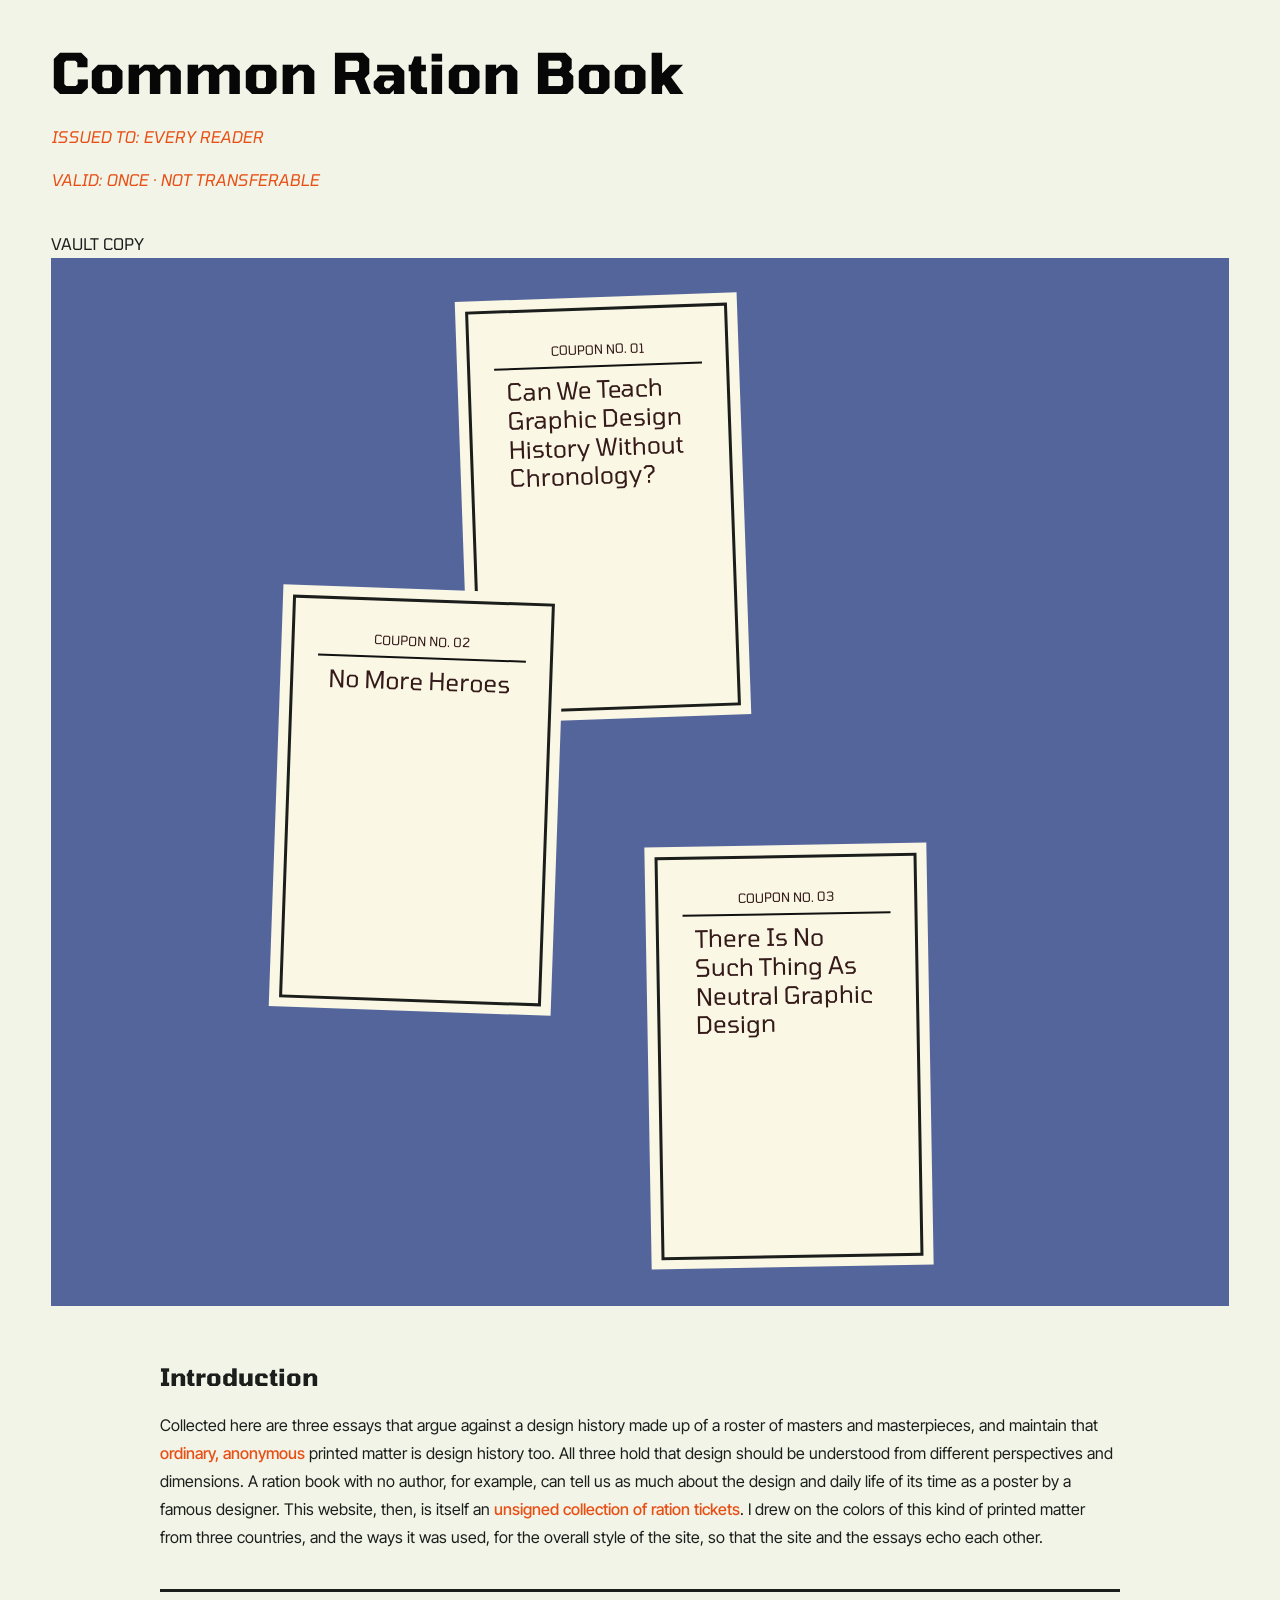
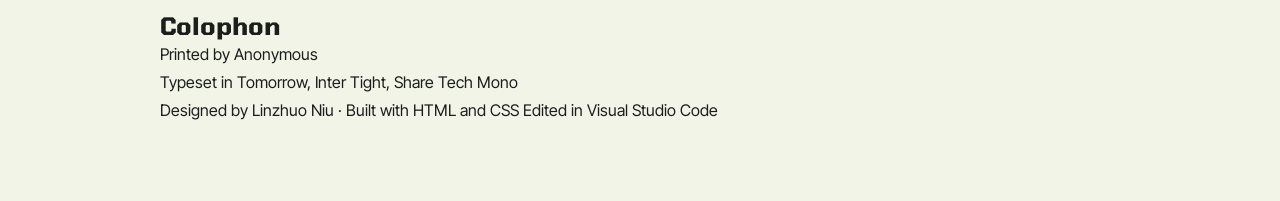
==== index.html @ 92cf9090 "homepage" ====
<!doctype html>
<html lang="en">
	<head>
		<meta charset="UTF-8">
		<meta name="viewport" content="width=device-width, initial-scale=1">
		<title>Common Ration Book</title>
		<style>
			@import 'styles/reset.css' layer(reset);
			@import 'styles/common.css' layer(common);
			@import 'styles/homepage.css' layer(page);
		</style>
	</head>

	<body>
		<header>
			<h1>Common Ration Book</h1>
			<p class="subtitle">ISSUED TO: EVERY READER</p>
			<p class="subtitle">VALID: ONCE · NOT TRANSFERABLE</p>


			<nav>
				<p class="note">VAULT COPY</p>
				<ol class="cards">
					<li class="card card-1">
						<a href="without-chronology/">
						<span class="coupon-no">Coupon No. 01</span>
						<span class="coupon-title">Can We Teach Graphic Design History Without Chronology?</span>
						</a>
					</li>

					<li class="card card-2">
						<a href="no-more-heroes/">
						<span class="coupon-no">Coupon No. 02</span>
						<span class="coupon-title">No More Heroes</span>
						</a>
					</li>

					<li class="card card-3">
						<a href="neutral-design/">
						<span class="coupon-no">Coupon No. 03</span>
						<span class="coupon-title">There Is No Such Thing As Neutral Graphic Design</span>
						</a>
					</li>
				</ol>
			</nav>
		</header>

		<main>
			<section class="introduction">
				<h2>Introduction</h2>
				<p>Collected here are three essays that argue against a design history made up of a roster of masters and masterpieces, and maintain that <em>ordinary, anonymous</em> printed matter is design history too. All three hold that design should be understood from different perspectives and dimensions. A ration book with no author, for example, can tell us as much about the design and daily life of its time as a poster by a famous designer. This website, then, is itself an <em>unsigned collection of ration tickets</em>. I drew on the colors of this kind of printed matter from three countries, and the ways it was used, for the overall style of the site, so that the site and the essays echo each other.</p>
			</section>
		</main>

		<footer class="colophon">
			<h2>Colophon</h2>
			<p>Printed by <span class="printer">Anonymous</span></p>
			<!-- name text color choice and more  -->
			<p>Typeset in <cite>Tomorrow</cite>, <cite>Inter Tight</cite>, <cite>Share Tech Mono</cite></p>
			<p>Designed by Linzhuo Niu · Built with HTML and CSS Edited in Visual Studio Code</p>
		</footer>

</html>
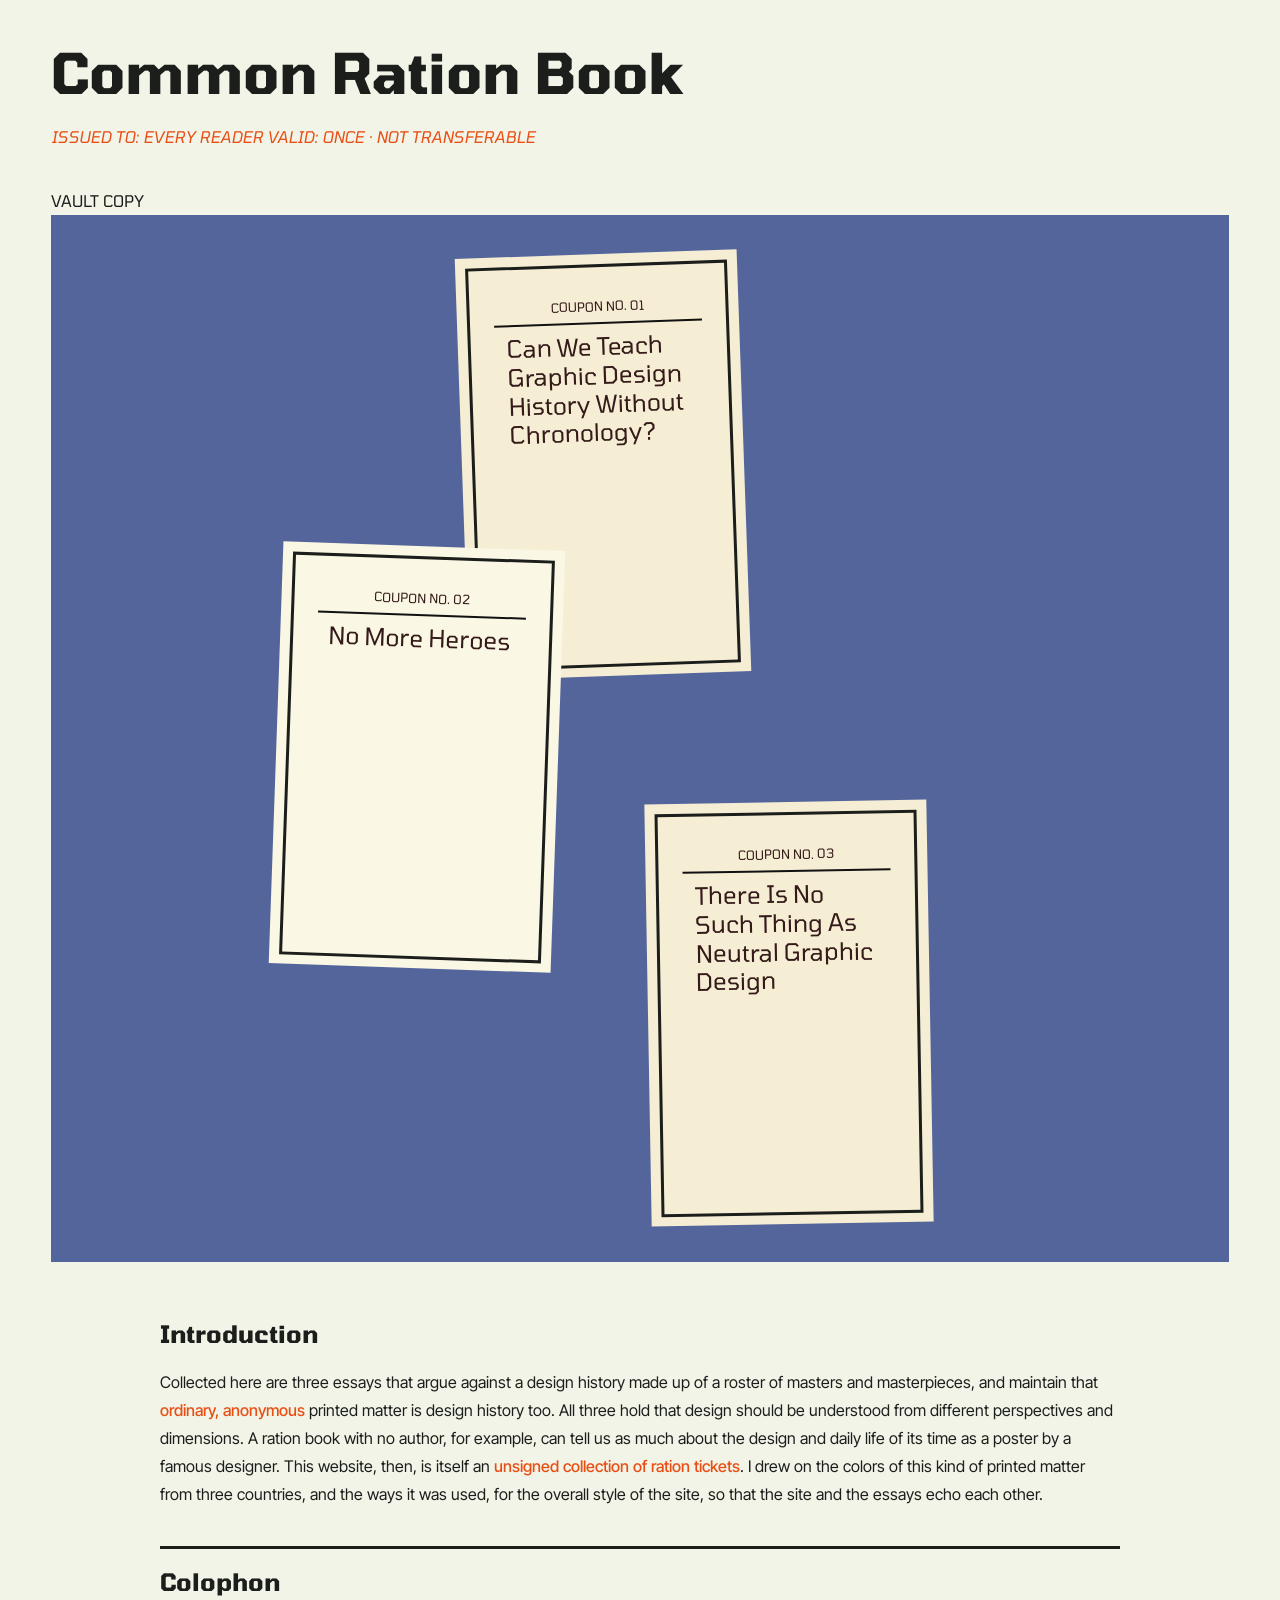
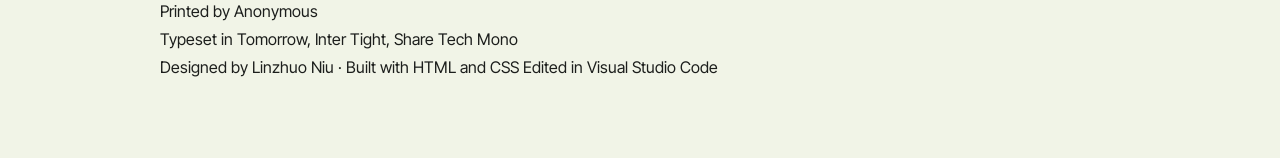
==== commit b79c0051: "test color" ====
--- a/index.html
+++ b/index.html
@@ -14,8 +14,7 @@
 	<body>
 		<header>
 			<h1>Common Ration Book</h1>
-			<p class="subtitle">ISSUED TO: EVERY READER</p>
-			<p class="subtitle">VALID: ONCE · NOT TRANSFERABLE</p>
+			<p class="subtitle">ISSUED TO: EVERY READER     VALID: ONCE · NOT TRANSFERABLE</p>
 
 
 			<nav>
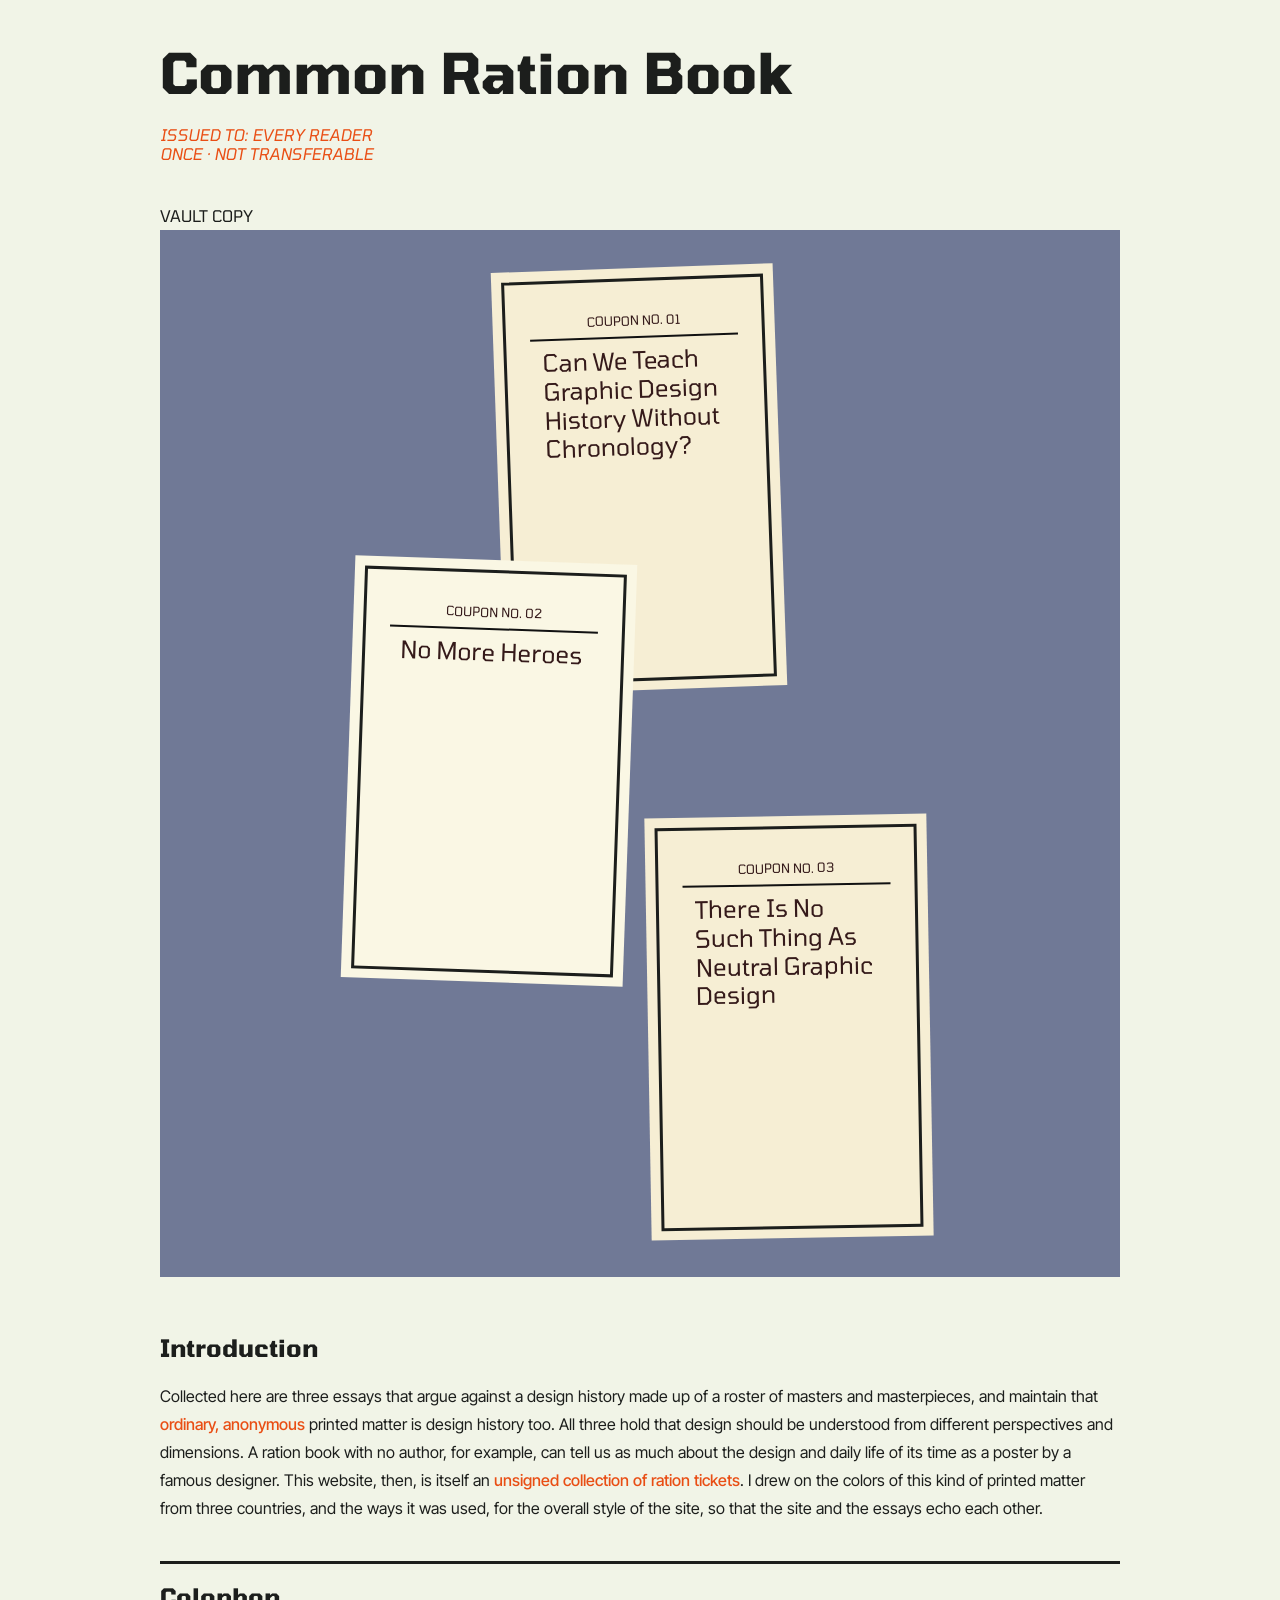
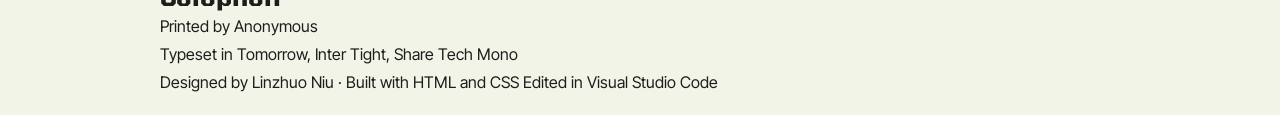
==== commit d665844a: "change base on feedback" ====
--- a/index.html
+++ b/index.html
@@ -14,8 +14,7 @@
 	<body>
 		<header>
 			<h1>Common Ration Book</h1>
-			<p class="subtitle">ISSUED TO: EVERY READER     VALID: ONCE · NOT TRANSFERABLE</p>
-
+			<p class="subtitle">ISSUED TO: EVERY READER<br> ONCE · NOT TRANSFERABLE</p>
 
 			<nav>
 				<p class="note">VAULT COPY</p>
@@ -26,14 +25,12 @@
 						<span class="coupon-title">Can We Teach Graphic Design History Without Chronology?</span>
 						</a>
 					</li>
-
 					<li class="card card-2">
 						<a href="no-more-heroes/">
 						<span class="coupon-no">Coupon No. 02</span>
 						<span class="coupon-title">No More Heroes</span>
 						</a>
 					</li>
-
 					<li class="card card-3">
 						<a href="neutral-design/">
 						<span class="coupon-no">Coupon No. 03</span>
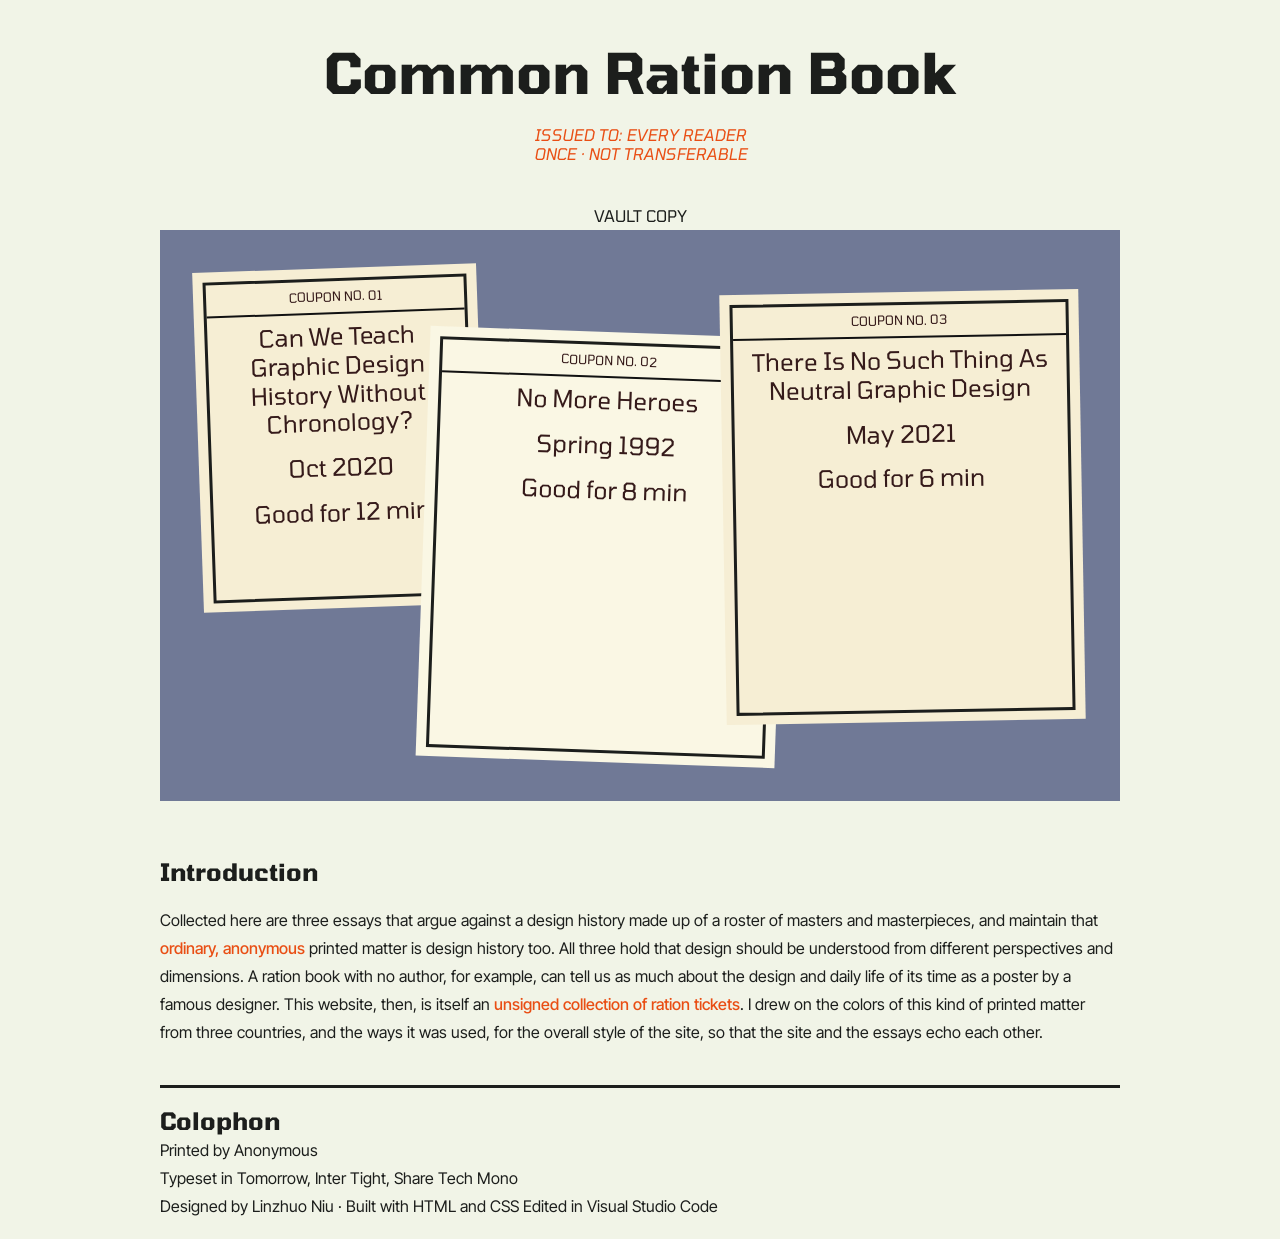
==== commit f26883f7: "scrolling animation-mobile" ====
--- a/index.html
+++ b/index.html
@@ -23,18 +23,24 @@
 						<a href="without-chronology/">
 						<span class="coupon-no">Coupon No. 01</span>
 						<span class="coupon-title">Can We Teach Graphic Design History Without Chronology?</span>
+						<span class="coupon-time">Oct 2020</span>
+						<span class="coupon-dec">Good for 12 min</span>
 						</a>
 					</li>
 					<li class="card card-2">
 						<a href="no-more-heroes/">
 						<span class="coupon-no">Coupon No. 02</span>
 						<span class="coupon-title">No More Heroes</span>
+						<span class="coupon-time">Spring 1992</span>
+						<span class="coupon-dec">Good for 8 min</span>
 						</a>
 					</li>
 					<li class="card card-3">
 						<a href="neutral-design/">
 						<span class="coupon-no">Coupon No. 03</span>
 						<span class="coupon-title">There Is No Such Thing As Neutral Graphic Design</span>
+						<span class="coupon-time">May 2021</span>
+						<span class="coupon-dec">Good for 6 min</span>
 						</a>
 					</li>
 				</ol>
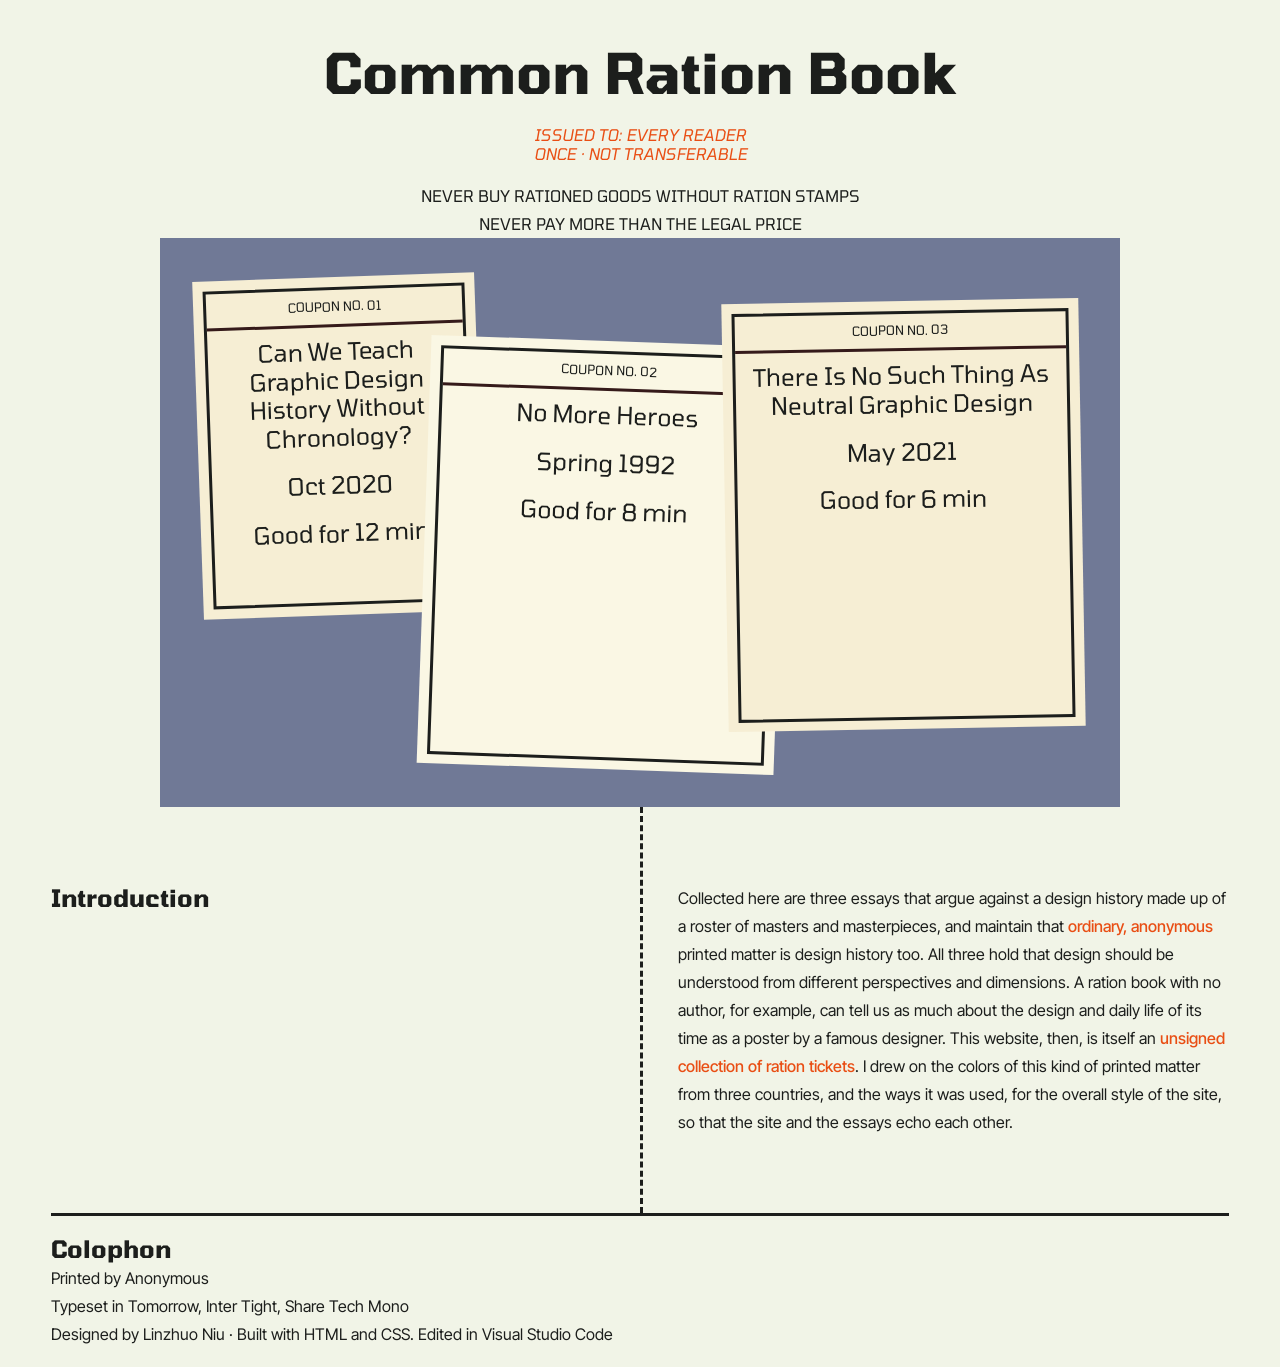
==== commit 2fd11aa5: "homepage style" ====
--- a/index.html
+++ b/index.html
@@ -17,30 +17,34 @@
 			<p class="subtitle">ISSUED TO: EVERY READER<br> ONCE · NOT TRANSFERABLE</p>
 
 			<nav>
-				<p class="note">VAULT COPY</p>
+				<!-- warnings of the notices printed on real ration books -->
+				<p class="note">NEVER BUY RATIONED GOODS WITHOUT RATION STAMPS</p>
+				<p class="note">NEVER PAY MORE THAN THE LEGAL PRICE</p>
+				<!-- three coupons links to the article -->
 				<ol class="cards">
 					<li class="card card-1">
+						<!-- coupon number / article title / original publication date / reading time -->
 						<a href="without-chronology/">
-						<span class="coupon-no">Coupon No. 01</span>
-						<span class="coupon-title">Can We Teach Graphic Design History Without Chronology?</span>
-						<span class="coupon-time">Oct 2020</span>
-						<span class="coupon-dec">Good for 12 min</span>
+							<span class="coupon-no">Coupon No. 01</span>
+							<span class="coupon-title">Can We Teach Graphic Design History Without Chronology?</span>
+							<span class="coupon-time">Oct 2020</span>
+							<span class="coupon-dec">Good for 12 min</span>
 						</a>
 					</li>
 					<li class="card card-2">
 						<a href="no-more-heroes/">
-						<span class="coupon-no">Coupon No. 02</span>
-						<span class="coupon-title">No More Heroes</span>
-						<span class="coupon-time">Spring 1992</span>
-						<span class="coupon-dec">Good for 8 min</span>
+							<span class="coupon-no">Coupon No. 02</span>
+							<span class="coupon-title">No More Heroes</span>
+							<span class="coupon-time">Spring 1992</span>
+							<span class="coupon-dec">Good for 8 min</span>
 						</a>
 					</li>
 					<li class="card card-3">
 						<a href="neutral-design/">
-						<span class="coupon-no">Coupon No. 03</span>
-						<span class="coupon-title">There Is No Such Thing As Neutral Graphic Design</span>
-						<span class="coupon-time">May 2021</span>
-						<span class="coupon-dec">Good for 6 min</span>
+							<span class="coupon-no">Coupon No. 03</span>
+							<span class="coupon-title">There Is No Such Thing As Neutral Graphic Design</span>
+							<span class="coupon-time">May 2021</span>
+							<span class="coupon-dec">Good for 6 min</span>
 						</a>
 					</li>
 				</ol>
@@ -57,9 +61,8 @@
 		<footer class="colophon">
 			<h2>Colophon</h2>
 			<p>Printed by <span class="printer">Anonymous</span></p>
-			<!-- name text color choice and more  -->
 			<p>Typeset in <cite>Tomorrow</cite>, <cite>Inter Tight</cite>, <cite>Share Tech Mono</cite></p>
-			<p>Designed by Linzhuo Niu · Built with HTML and CSS Edited in Visual Studio Code</p>
+			<p>Designed by Linzhuo Niu · Built with HTML and CSS. Edited in Visual Studio Code</p>
 		</footer>
-
+	</body>
 </html>
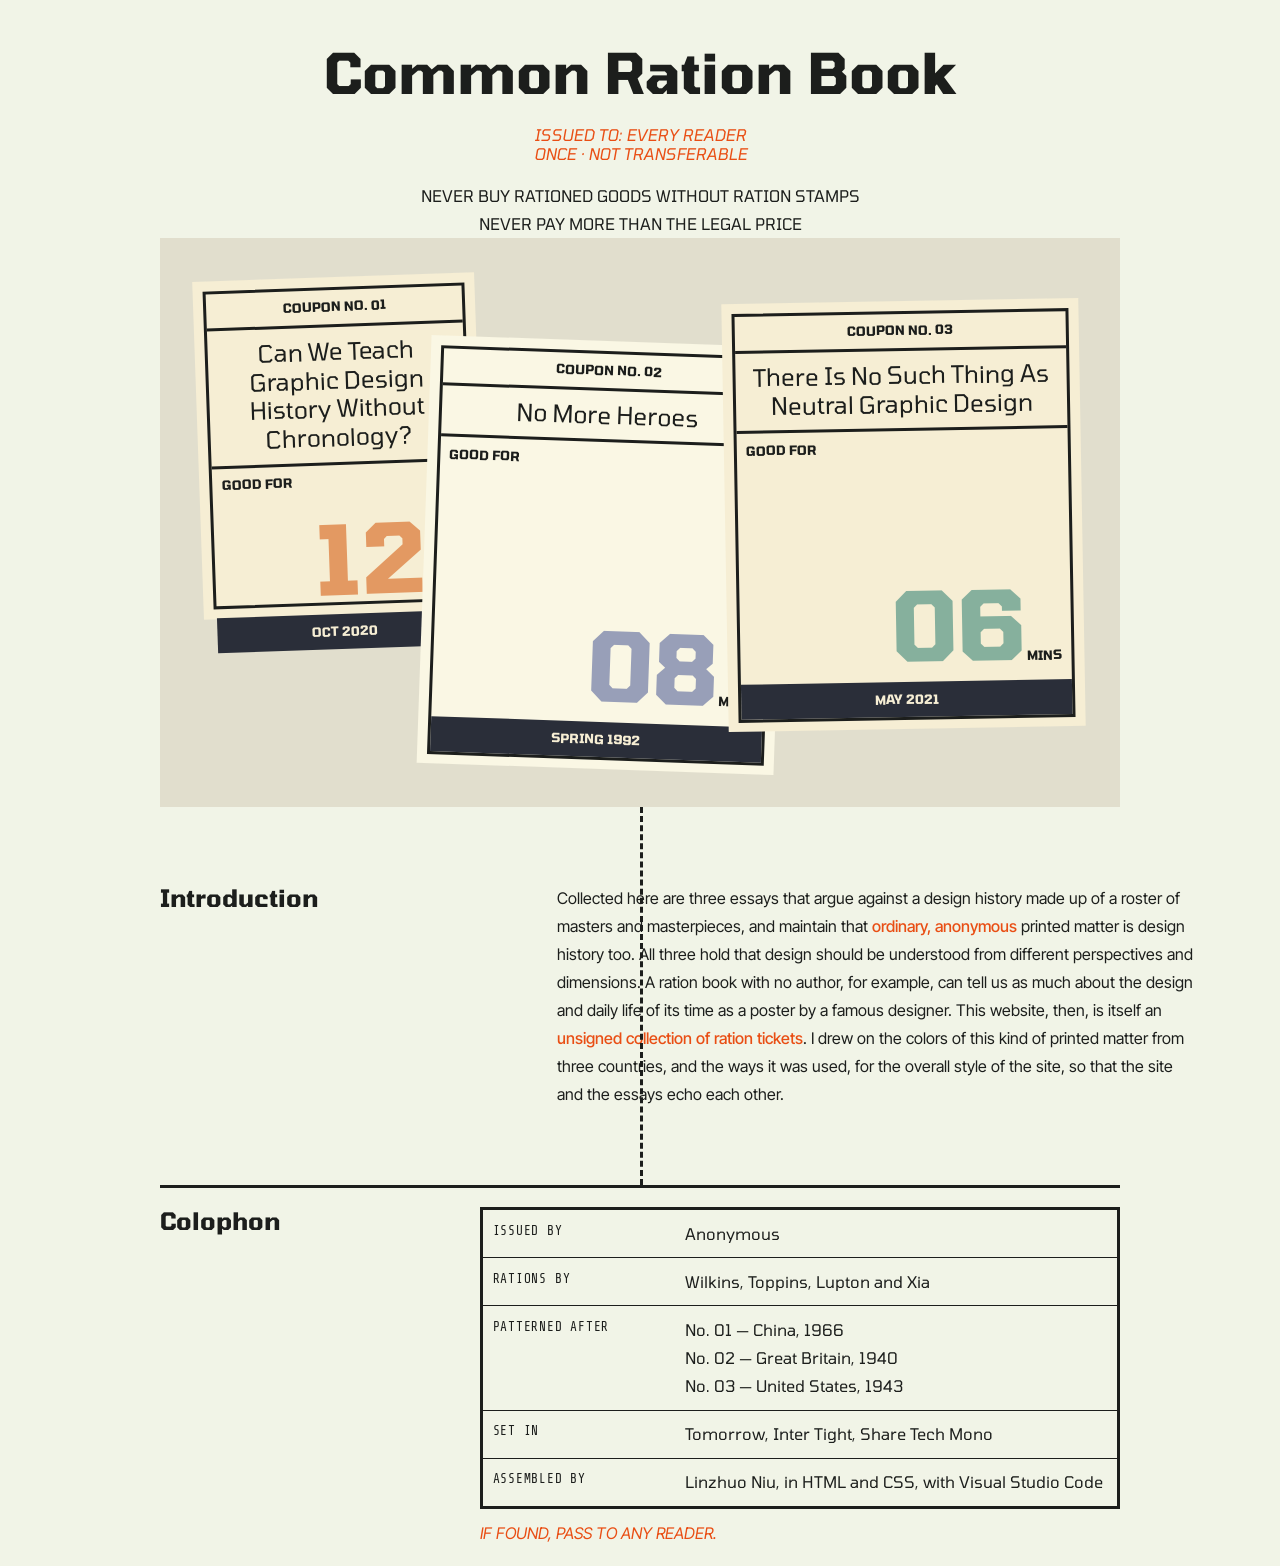
==== commit 90fd229d: "home page card" ====
--- a/index.html
+++ b/index.html
@@ -24,27 +24,30 @@
 				<ol class="cards">
 					<li class="card card-1">
 						<!-- coupon number / article title / original publication date / reading time -->
-						<a href="without-chronology/">
-							<span class="coupon-no">Coupon No. 01</span>
-							<span class="coupon-title">Can We Teach Graphic Design History Without Chronology?</span>
-							<span class="coupon-time">Oct 2020</span>
-							<span class="coupon-dec">Good for 12 min</span>
-						</a>
+					<a href="without-chronology/">
+						<span class="coupon-no">Coupon No. 01</span>
+						<span class="coupon-title">Can We Teach Graphic Design History Without Chronology?</span>
+						<span class="coupon-dec">Good for</span>
+						<span class="coupon-min"><strong>12</strong>mins</span>
+						<span class="coupon-time">Oct 2020</span>
+					</a>
 					</li>
 					<li class="card card-2">
 						<a href="no-more-heroes/">
 							<span class="coupon-no">Coupon No. 02</span>
 							<span class="coupon-title">No More Heroes</span>
+							<span class="coupon-dec">Good for</span>
+							<span class="coupon-min"><strong>08</strong>mins</span>
 							<span class="coupon-time">Spring 1992</span>
-							<span class="coupon-dec">Good for 8 min</span>
 						</a>
 					</li>
 					<li class="card card-3">
 						<a href="neutral-design/">
 							<span class="coupon-no">Coupon No. 03</span>
 							<span class="coupon-title">There Is No Such Thing As Neutral Graphic Design</span>
+							<span class="coupon-dec">Good for</span>
+							<span class="coupon-min"><strong>06</strong>mins</span>
 							<span class="coupon-time">May 2021</span>
-							<span class="coupon-dec">Good for 6 min</span>
 						</a>
 					</li>
 				</ol>
@@ -60,9 +63,31 @@
 
 		<footer class="colophon">
 			<h2>Colophon</h2>
-			<p>Printed by <span class="printer">Anonymous</span></p>
-			<p>Typeset in <cite>Tomorrow</cite>, <cite>Inter Tight</cite>, <cite>Share Tech Mono</cite></p>
-			<p>Designed by Linzhuo Niu · Built with HTML and CSS. Edited in Visual Studio Code</p>
+			<dl>
+				<div>
+					<dt>Issued by</dt>
+					<dd><span class="printer">Anonymous</span></dd>
+				</div>
+				<div>
+					<dt>Rations by</dt>
+					<dd>Wilkins, Toppins, Lupton and Xia</dd>
+				</div>
+				<div>
+					<dt>Patterned after</dt>
+					<dd>No. 01 — China, 1966</dd>
+					<dd>No. 02 — Great Britain, 1940</dd>
+					<dd>No. 03 — United States, 1943</dd>
+				</div>
+				<div>
+					<dt>Set in</dt>
+					<dd><cite>Tomorrow</cite>, <cite>Inter Tight</cite>, <cite>Share Tech Mono</cite></dd>
+				</div>
+				<div>
+					<dt>Assembled by</dt>
+					<dd>Linzhuo Niu, in HTML and CSS, with Visual Studio Code</dd>
+				</div>
+			</dl>
+			<p class="colophon-note">If found, pass to any reader.</p>
 		</footer>
 	</body>
 </html>
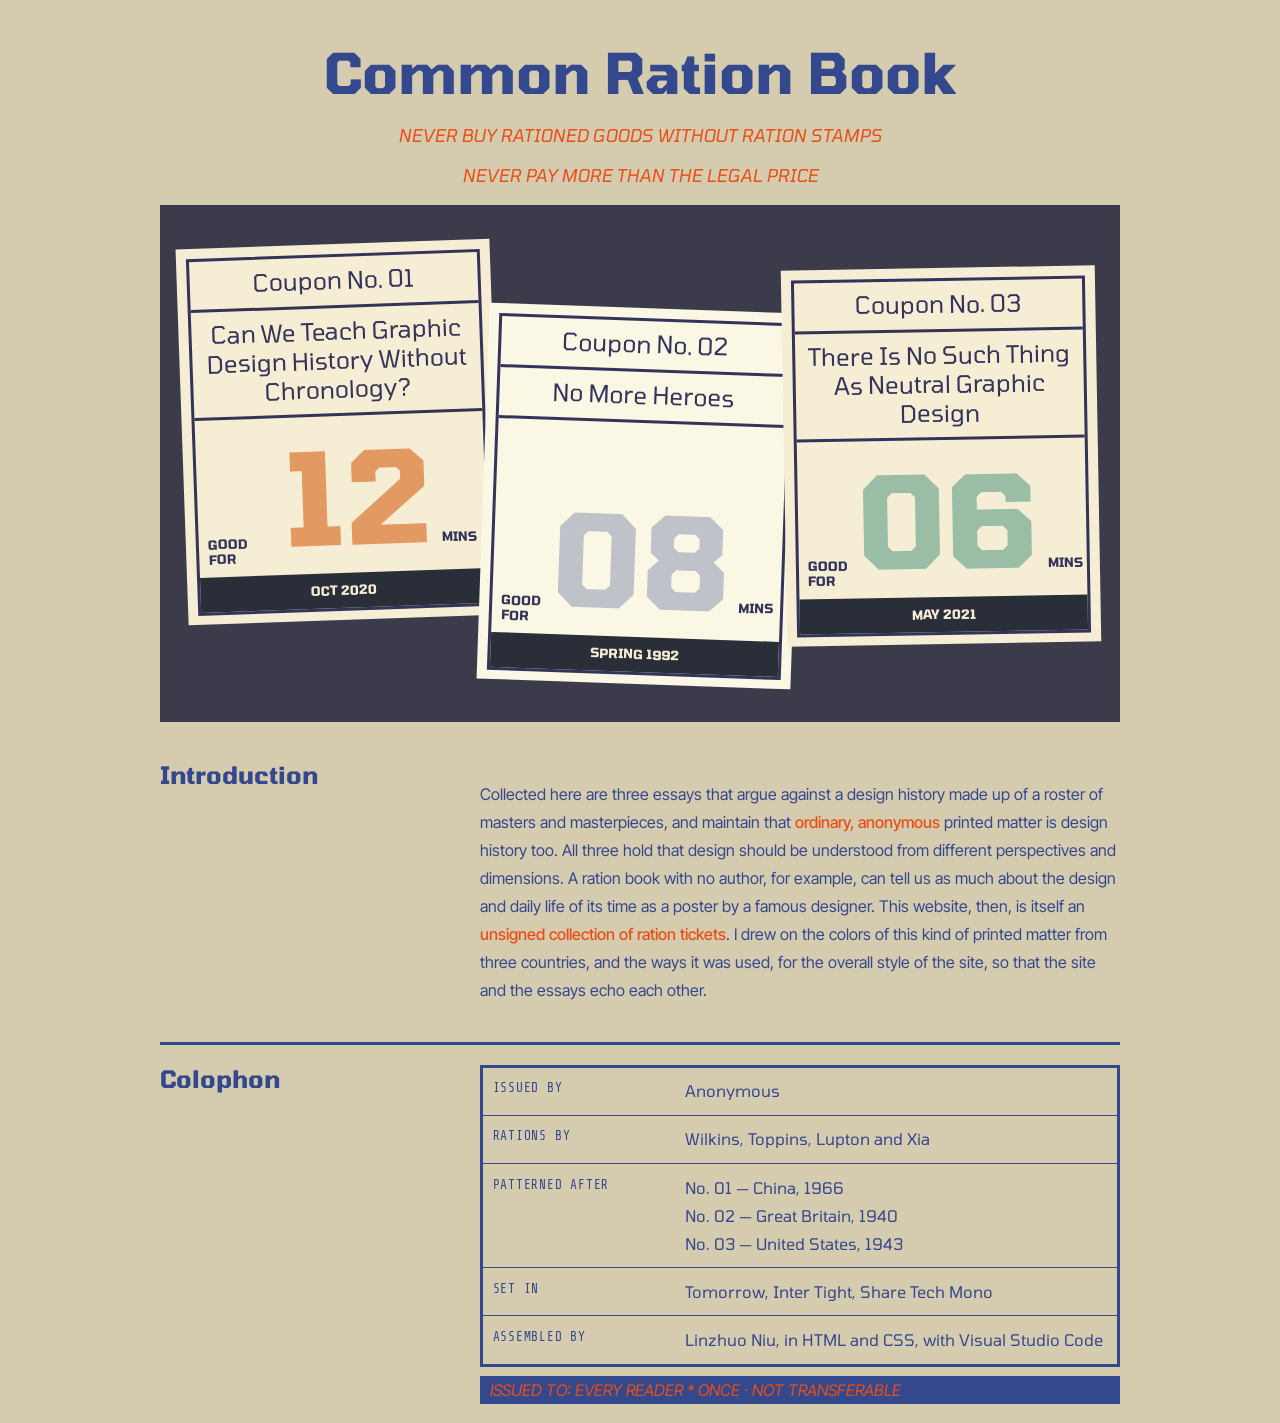
==== commit aef40be9: "quote styling + clean up" ====
--- a/index.html
+++ b/index.html
@@ -14,12 +14,11 @@
 	<body>
 		<header>
 			<h1>Common Ration Book</h1>
-			<p class="subtitle">ISSUED TO: EVERY READER<br> ONCE · NOT TRANSFERABLE</p>
+					<!-- warnings of the notices printed on real ration books -->
+				<p class="subtitle">NEVER BUY RATIONED GOODS WITHOUT RATION STAMPS</p>
+				<p class="subtitle">NEVER PAY MORE THAN THE LEGAL PRICE</p>
 
 			<nav>
-				<!-- warnings of the notices printed on real ration books -->
-				<p class="note">NEVER BUY RATIONED GOODS WITHOUT RATION STAMPS</p>
-				<p class="note">NEVER PAY MORE THAN THE LEGAL PRICE</p>
 				<!-- three coupons links to the article -->
 				<ol class="cards">
 					<li class="card card-1">
@@ -27,8 +26,7 @@
 					<a href="without-chronology/">
 						<span class="coupon-no">Coupon No. 01</span>
 						<span class="coupon-title">Can We Teach Graphic Design History Without Chronology?</span>
-						<span class="coupon-dec">Good for</span>
-						<span class="coupon-min"><strong>12</strong>mins</span>
+						<span class="coupon-min">Good for <strong>12</strong> mins</span>
 						<span class="coupon-time">Oct 2020</span>
 					</a>
 					</li>
@@ -36,8 +34,7 @@
 						<a href="no-more-heroes/">
 							<span class="coupon-no">Coupon No. 02</span>
 							<span class="coupon-title">No More Heroes</span>
-							<span class="coupon-dec">Good for</span>
-							<span class="coupon-min"><strong>08</strong>mins</span>
+							<span class="coupon-min">Good for <strong>08</strong> mins</span>
 							<span class="coupon-time">Spring 1992</span>
 						</a>
 					</li>
@@ -45,8 +42,7 @@
 						<a href="neutral-design/">
 							<span class="coupon-no">Coupon No. 03</span>
 							<span class="coupon-title">There Is No Such Thing As Neutral Graphic Design</span>
-							<span class="coupon-dec">Good for</span>
-							<span class="coupon-min"><strong>06</strong>mins</span>
+							<span class="coupon-min">Good for <strong>06</strong> mins</span>
 							<span class="coupon-time">May 2021</span>
 						</a>
 					</li>
@@ -87,7 +83,7 @@
 					<dd>Linzhuo Niu, in HTML and CSS, with Visual Studio Code</dd>
 				</div>
 			</dl>
-			<p class="colophon-note">If found, pass to any reader.</p>
+			<p class="colophon-note">ISSUED TO: EVERY READER * ONCE · NOT TRANSFERABLE</p>
 		</footer>
 	</body>
 </html>
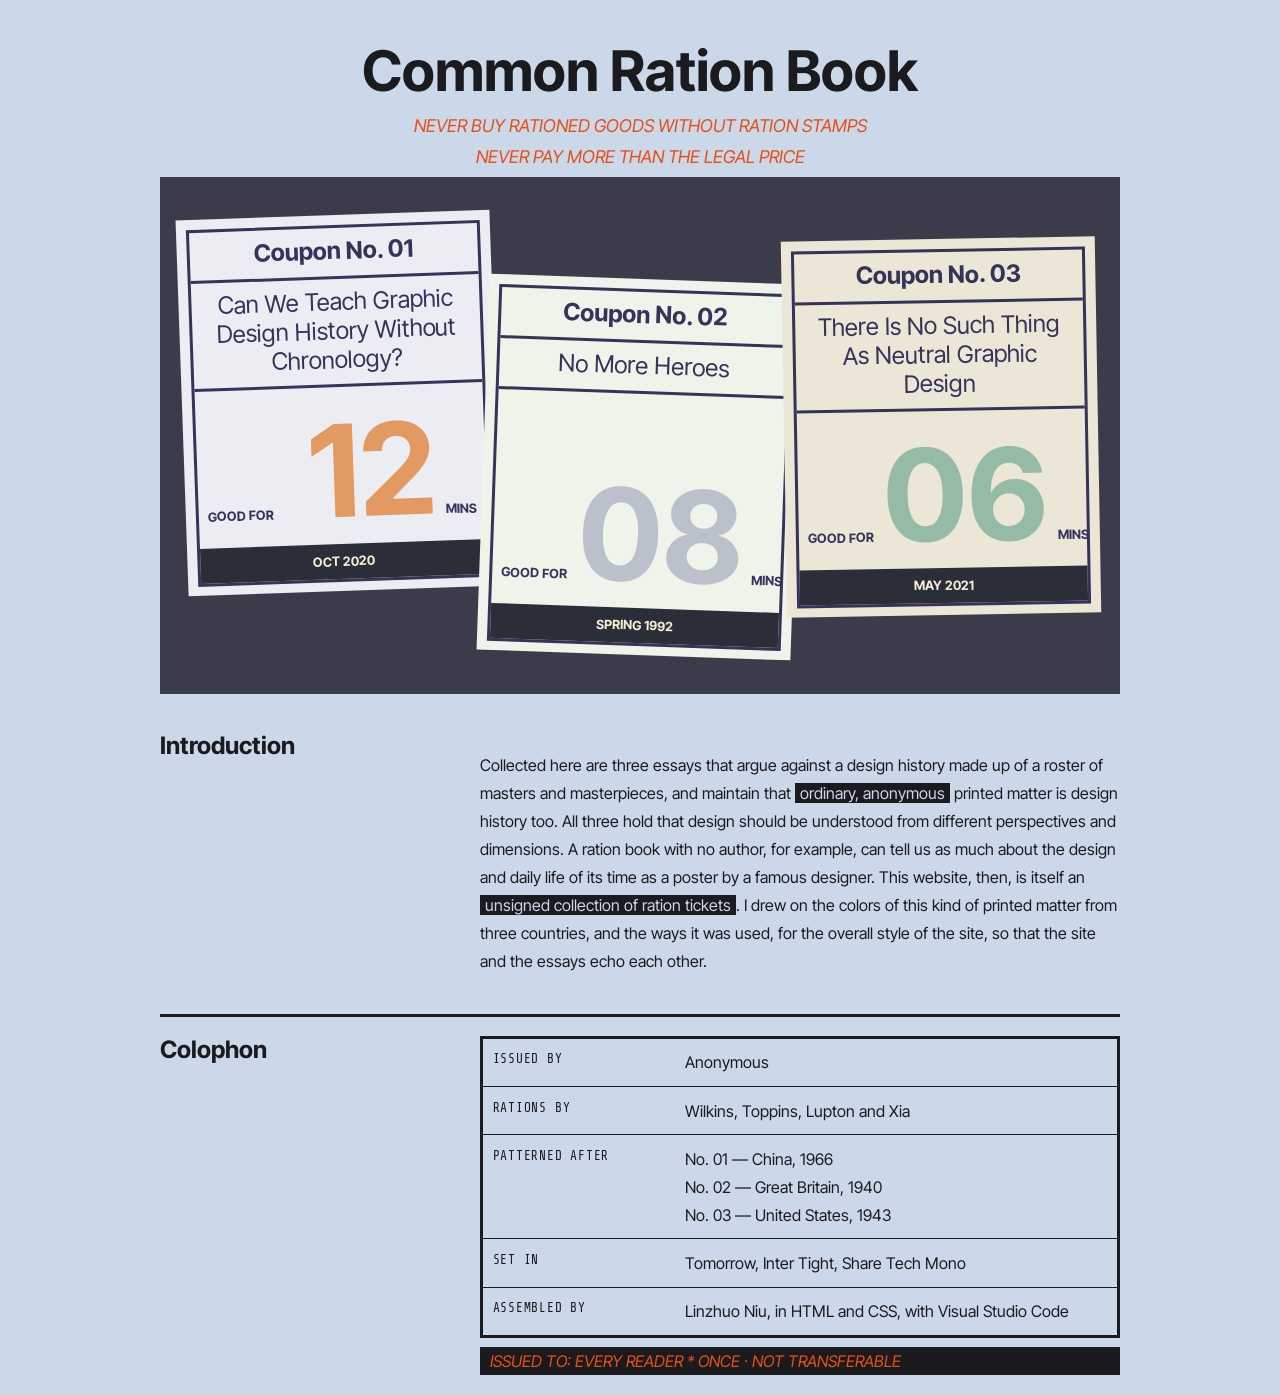
==== commit c142962a: "home page edit" ====
--- a/index.html
+++ b/index.html
@@ -26,7 +26,10 @@
 					<a href="without-chronology/">
 						<span class="coupon-no">Coupon No. 01</span>
 						<span class="coupon-title">Can We Teach Graphic Design History Without Chronology?</span>
-						<span class="coupon-min">Good for <strong>12</strong> mins</span>
+						<span class="coupon-min">
+							<span class="coupon-label">Good for</span>
+							<strong>12</strong> mins
+						</span>
 						<span class="coupon-time">Oct 2020</span>
 					</a>
 					</li>
@@ -34,7 +37,10 @@
 						<a href="no-more-heroes/">
 							<span class="coupon-no">Coupon No. 02</span>
 							<span class="coupon-title">No More Heroes</span>
-							<span class="coupon-min">Good for <strong>08</strong> mins</span>
+							<span class="coupon-min">
+								<span class="coupon-label">Good for</span>
+								<strong>08</strong> mins
+							</span>
 							<span class="coupon-time">Spring 1992</span>
 						</a>
 					</li>
@@ -42,7 +48,10 @@
 						<a href="neutral-design/">
 							<span class="coupon-no">Coupon No. 03</span>
 							<span class="coupon-title">There Is No Such Thing As Neutral Graphic Design</span>
-							<span class="coupon-min">Good for <strong>06</strong> mins</span>
+							<span class="coupon-min">
+								<span class="coupon-label">Good for</span>
+								<strong>06</strong> mins
+							</span>
 							<span class="coupon-time">May 2021</span>
 						</a>
 					</li>
